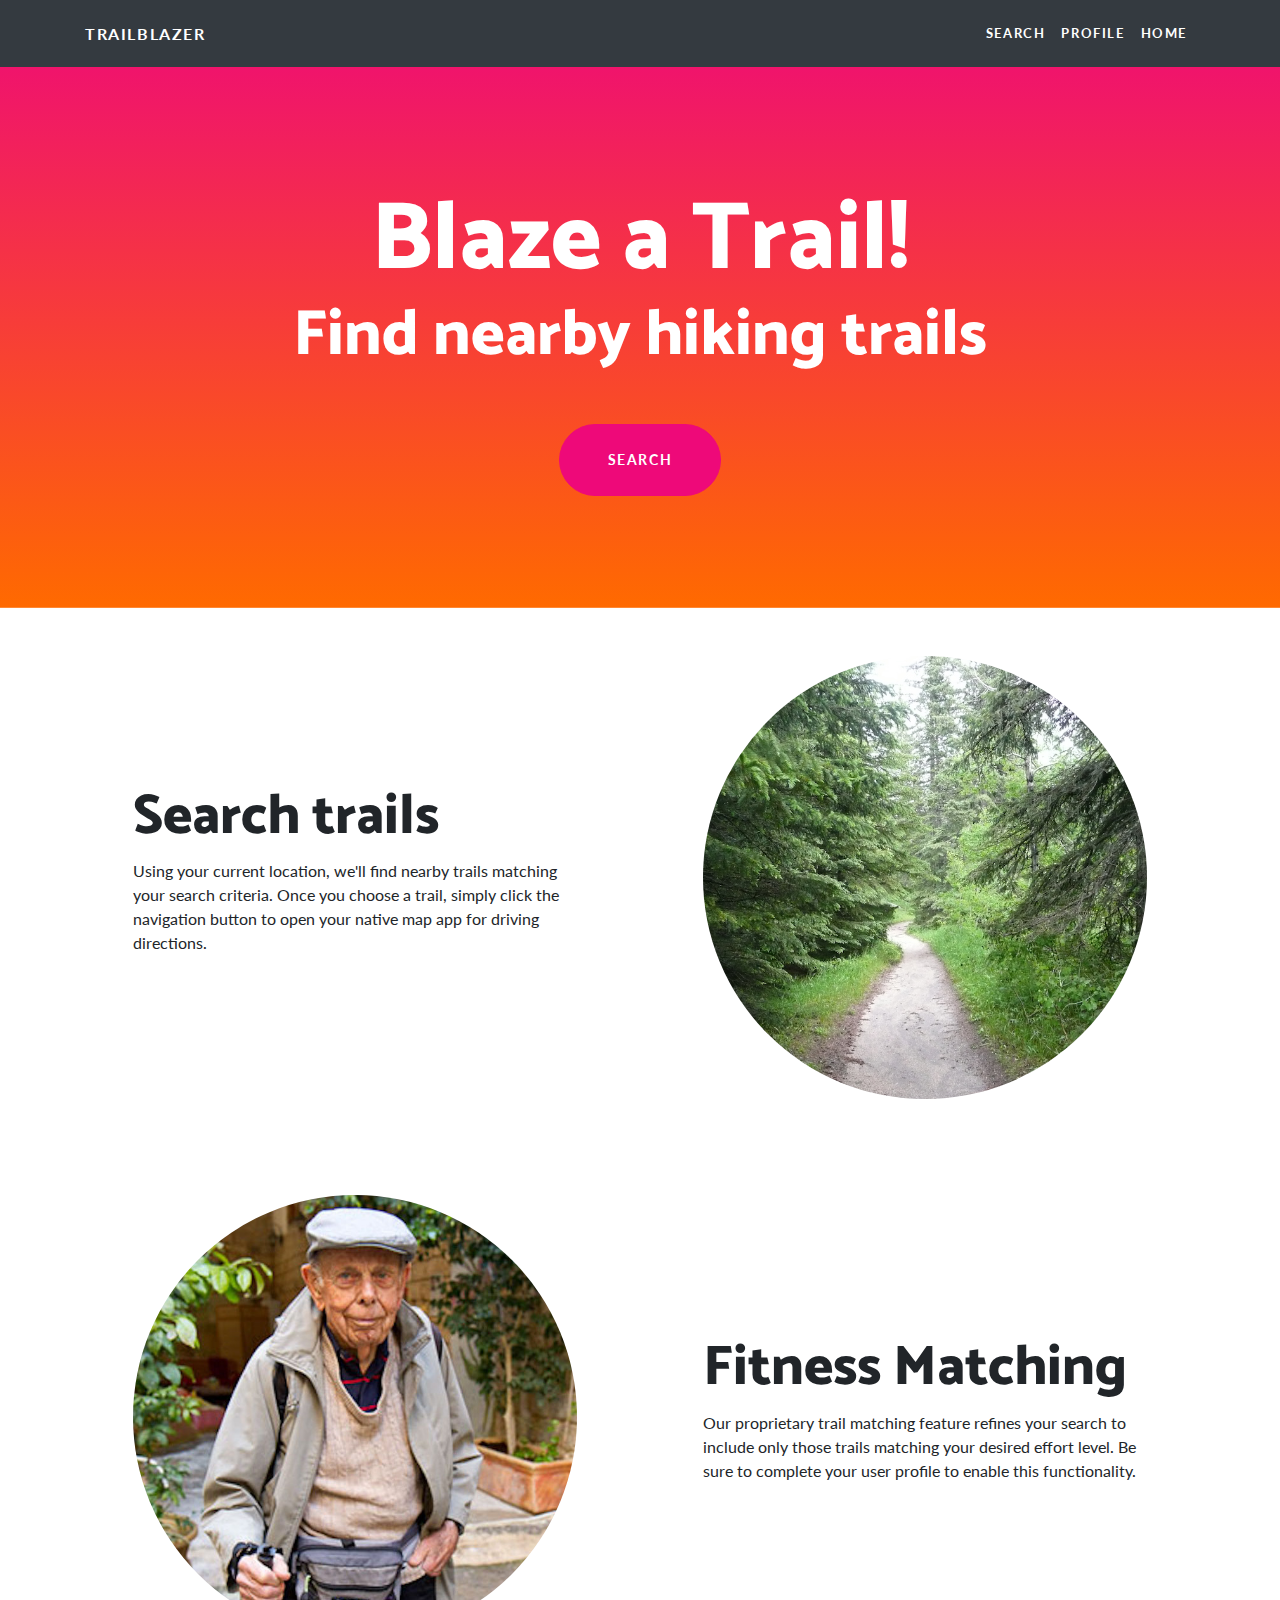
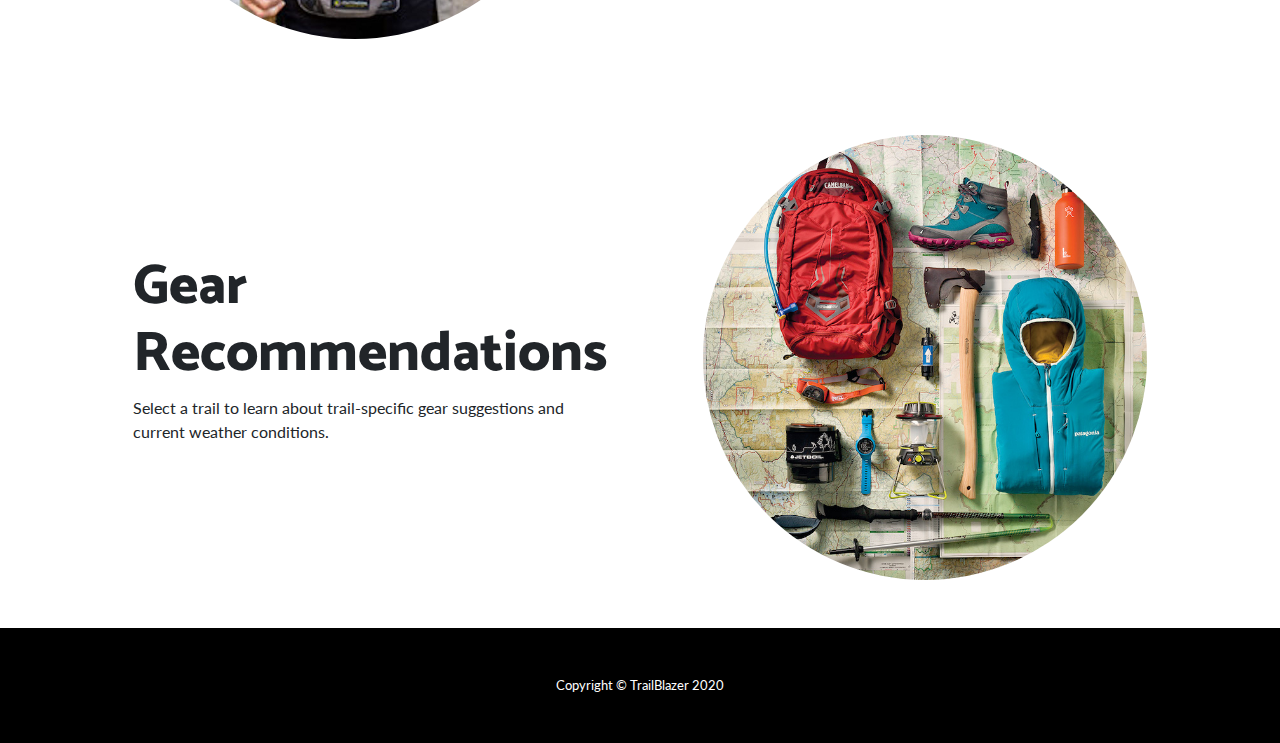
==== index.html @ bbada5c6 "added bootstrap studio files home, search, profile, css, etc." ====
<!DOCTYPE html>
<html>

<head>
    <meta charset="utf-8">
    <meta name="viewport" content="width=device-width, initial-scale=1.0, shrink-to-fit=no">
    <title>Home - Brand</title>
    <link rel="stylesheet" href="assets/bootstrap/css/bootstrap.min.css">
    <link rel="stylesheet" href="https://fonts.googleapis.com/css?family=Catamaran:100,200,300,400,500,600,700,800,900">
    <link rel="stylesheet" href="https://fonts.googleapis.com/css?family=Lato:100,100i,300,300i,400,400i,700,700i,900,900i">
    <link rel="stylesheet" href="assets/css/Features-Boxed.css">
    <link rel="stylesheet" href="assets/css/Profile-Edit-Form-1.css">
    <link rel="stylesheet" href="assets/css/Profile-Edit-Form.css">
    <link rel="stylesheet" href="assets/css/untitled.css">
</head>

<body>
    <nav class="navbar navbar-dark navbar-expand-lg fixed-top bg-dark navbar-custom">
        <div class="container"><a class="navbar-brand" href="#">TrailBlazer</a><button data-toggle="collapse" class="navbar-toggler" data-target="#navbarResponsive"><span class="navbar-toggler-icon"></span></button>
            <div class="collapse navbar-collapse" id="navbarResponsive">
                <ul class="nav navbar-nav ml-auto">
                    <li class="nav-item"><a class="nav-link" href="search.html">Search</a></li>
                    <li class="nav-item"><a class="nav-link active" href="profile.html">Profile</a></li>
                    <li class="nav-item"><a class="nav-link" href="#">Home</a></li>
                </ul>
            </div>
        </div>
    </nav>
    <nav class="navbar navbar-dark navbar-expand-lg fixed-top bg-dark navbar-custom">
        <div class="container"><a class="navbar-brand" href="#">TrailBlazer</a><button data-toggle="collapse" class="navbar-toggler" data-target="#navbarResponsive-1"><span class="navbar-toggler-icon"></span></button>
            <div class="collapse navbar-collapse" id="navbarResponsive-1">
                <ul class="nav navbar-nav ml-auto">
                    <li class="nav-item"><a class="nav-link active" href="search.html">Search</a></li>
                    <li class="nav-item"><a class="nav-link active" href="profile.html">Profile</a></li>
                    <li class="nav-item"><a class="nav-link active" href="index.html">Home</a></li>
                </ul>
            </div>
        </div>
    </nav>
    <header class="masthead text-center text-white">
        <div class="masthead-content">
            <div class="container">
                <h1 class="masthead-heading mb-0">Blaze a Trail!</h1>
                <h2 class="masthead-subheading mb-0">Find nearby hiking trails</h2><a class="btn btn-primary btn-xl rounded-pill mt-5" role="button" href="search.html">Search</a></div>
        </div>
    </header>
    <section>
        <div class="container">
            <div class="row align-items-center">
                <div class="col-lg-6 order-lg-2">
                    <div class="p-5"><img class="rounded-circle img-fluid" src="assets/img/trail.jpg" style="padding: 0;height: 325;width: 325 !important;"></div>
                </div>
                <div class="col-lg-6 order-lg-1">
                    <div class="p-5">
                        <h2 class="display-4">Search trails</h2>
                        <p>Using your current location, we'll find nearby trails matching your search criteria. Once you choose a trail, simply click the navigation button to open your native map app for driving directions.</p>
                    </div>
                </div>
            </div>
        </div>
    </section>
    <section>
        <div class="container">
            <div class="row align-items-center">
                <div class="col-lg-6 order-lg-1">
                    <div class="p-5"><img class="rounded-circle img-fluid" src="assets/img/oldHiker.jpg"></div>
                </div>
                <div class="col-lg-6 order-lg-2">
                    <div class="p-5">
                        <h2 class="display-4">Fitness Matching</h2>
                        <p>Our proprietary trail matching feature refines your search to include only&nbsp;those trails matching your desired effort level. Be sure to complete your user profile to enable this functionality.</p>
                    </div>
                </div>
            </div>
        </div>
    </section>
    <section>
        <div class="container">
            <div class="row align-items-center">
                <div class="col-lg-6 order-lg-2">
                    <div class="p-5"><img class="rounded-circle img-fluid" src="assets/img/gear.jpg"></div>
                </div>
                <div class="col-lg-6 order-lg-1">
                    <div class="p-5">
                        <h2 class="display-4">Gear Recommendations</h2>
                        <p>Select a trail to learn about trail-specific gear suggestions and current weather conditions.</p>
                    </div>
                </div>
            </div>
        </div>
    </section>
    <footer class="py-5 bg-black">
        <div class="container">
            <p class="text-center text-white m-0 small">Copyright&nbsp;© TrailBlazer 2020</p>
        </div>
    </footer>
    <script src="assets/js/jquery.min.js"></script>
    <script src="assets/bootstrap/js/bootstrap.min.js"></script>
    <script src="assets/js/Profile-Edit-Form.js"></script>
</body>

</html>
---- assets/css/Features-Boxed.css ----
.features-boxed {
  color: #313437;
  background-color: #eef4f7;
}

.features-boxed p {
  color: #7d8285;
}

.features-boxed h2 {
  font-weight: bold;
  margin-bottom: 40px;
  padding-top: 40px;
  color: inherit;
}

@media (max-width:767px) {
  .features-boxed h2 {
    margin-bottom: 25px;
    padding-top: 25px;
    font-size: 24px;
  }
}

.features-boxed .intro {
  font-size: 16px;
  max-width: 500px;
  margin: 0 auto;
}

.features-boxed .intro p {
  margin-bottom: 0;
}

.features-boxed .features {
  padding: 50px 0;
}

.features-boxed .item {
  text-align: center;
}

.features-boxed .item .box {
  text-align: center;
  padding: 30px;
  background-color: #fff;
  margin-bottom: 30px;
}

.features-boxed .item .icon {
  font-size: 60px;
  color: #1485ee;
  margin-top: 20px;
  margin-bottom: 35px;
}

.features-boxed .item .name {
  font-weight: bold;
  font-size: 18px;
  margin-bottom: 8px;
  margin-top: 0;
  color: inherit;
}

.features-boxed .item .description {
  font-size: 15px;
  margin-top: 15px;
  margin-bottom: 20px;
}

header.masthead {
  position: relative;
  overflow: hidden;
  padding-top: calc(7rem + 72px);
  padding-bottom: 7rem;
  background: linear-gradient(0deg,#ff6a00,#ee0979);
  background-repeat: no-repeat;
  background-position: 50%;
  background-attachment: scroll;
  background-size: cover;
}
---- assets/css/Profile-Edit-Form-1.css ----
div.avatar > img {
  border-radius: 50%;
}

div.container.profile {
  padding: 10px 20px;
}

.center {
  text-align: center;
}

.no-marging {
  margin: 0 !important;
}

.relative {
  position: relative;
}

.absolue {
  position: absolute;
}

div.profile-row {
  margin-top: 55px;
}

.absolue.center {
  left: 50%;
  top: 50%;
  transform: translate(-50%, 0%);
}

div.alert {
  width: 40%;
}

.alert-col {
}

.alert-col > .alert {
  padding: 10px;
  border-radius: 0;
  transition: all 0.5s ease;
  opacity: 0;
}

.alert-col > .alert.display {
  opacity: 1;
}

hr {
  height: 2px;
}

.content-right > * {
  float: right;
}

.form-btn {
  min-width: 100px;
  margin: 0 5px;
  max-width: 200px;
}

img.avart-img {
  max-width: 200px;
}

div.avatar-bg {
  background: url(https://www.gravatar.com/avatar/1234566?size=200&d=mm);
  background-position: 50% 50%;
  height: 200px;
  width: 200px;
  background-size: cover;
  border-radius: 50%;
  margin-left: calc(50% - 100px);
}

div.avatar {
}
---- assets/css/Profile-Edit-Form.css ----
div.container.profile {
  padding: 50px 20px;
}

.center {
  text-align: center;
}

.relative {
  position: relative;
}

.absolue {
  position: absolute;
}

div.profile-row {
  margin-top: 55px;
}

.absolue.center {
  left: 50%;
  top: 50%;
  transform: translate(-50%, 0%);
}

div.alert {
  width: 40%;
}

.alert-col > .alert {
  padding: 10px;
  border-radius: 0;
  transition: all 0.5s ease;
  opacity: 0;
}

hr {
  height: 2px;
}

.content-right > * {
  float: right;
}

.form-btn {
  min-width: 100px;
  margin: 0 5px;
  max-width: 200px;
}

div.avatar-bg {
  background: url(https://www.gravatar.com/avatar/1234566?size=200&d=mm);
  background-position: 50% 50%;
  height: 200px;
  width: 200px;
  background-size: cover;
  border-radius: 50%;
  margin-left: calc(50% - 100px);
}
---- assets/css/untitled.css ----
.rounded-circle.img-fluid {
}

.btn:not(:disabled):not(.disabled) {
}
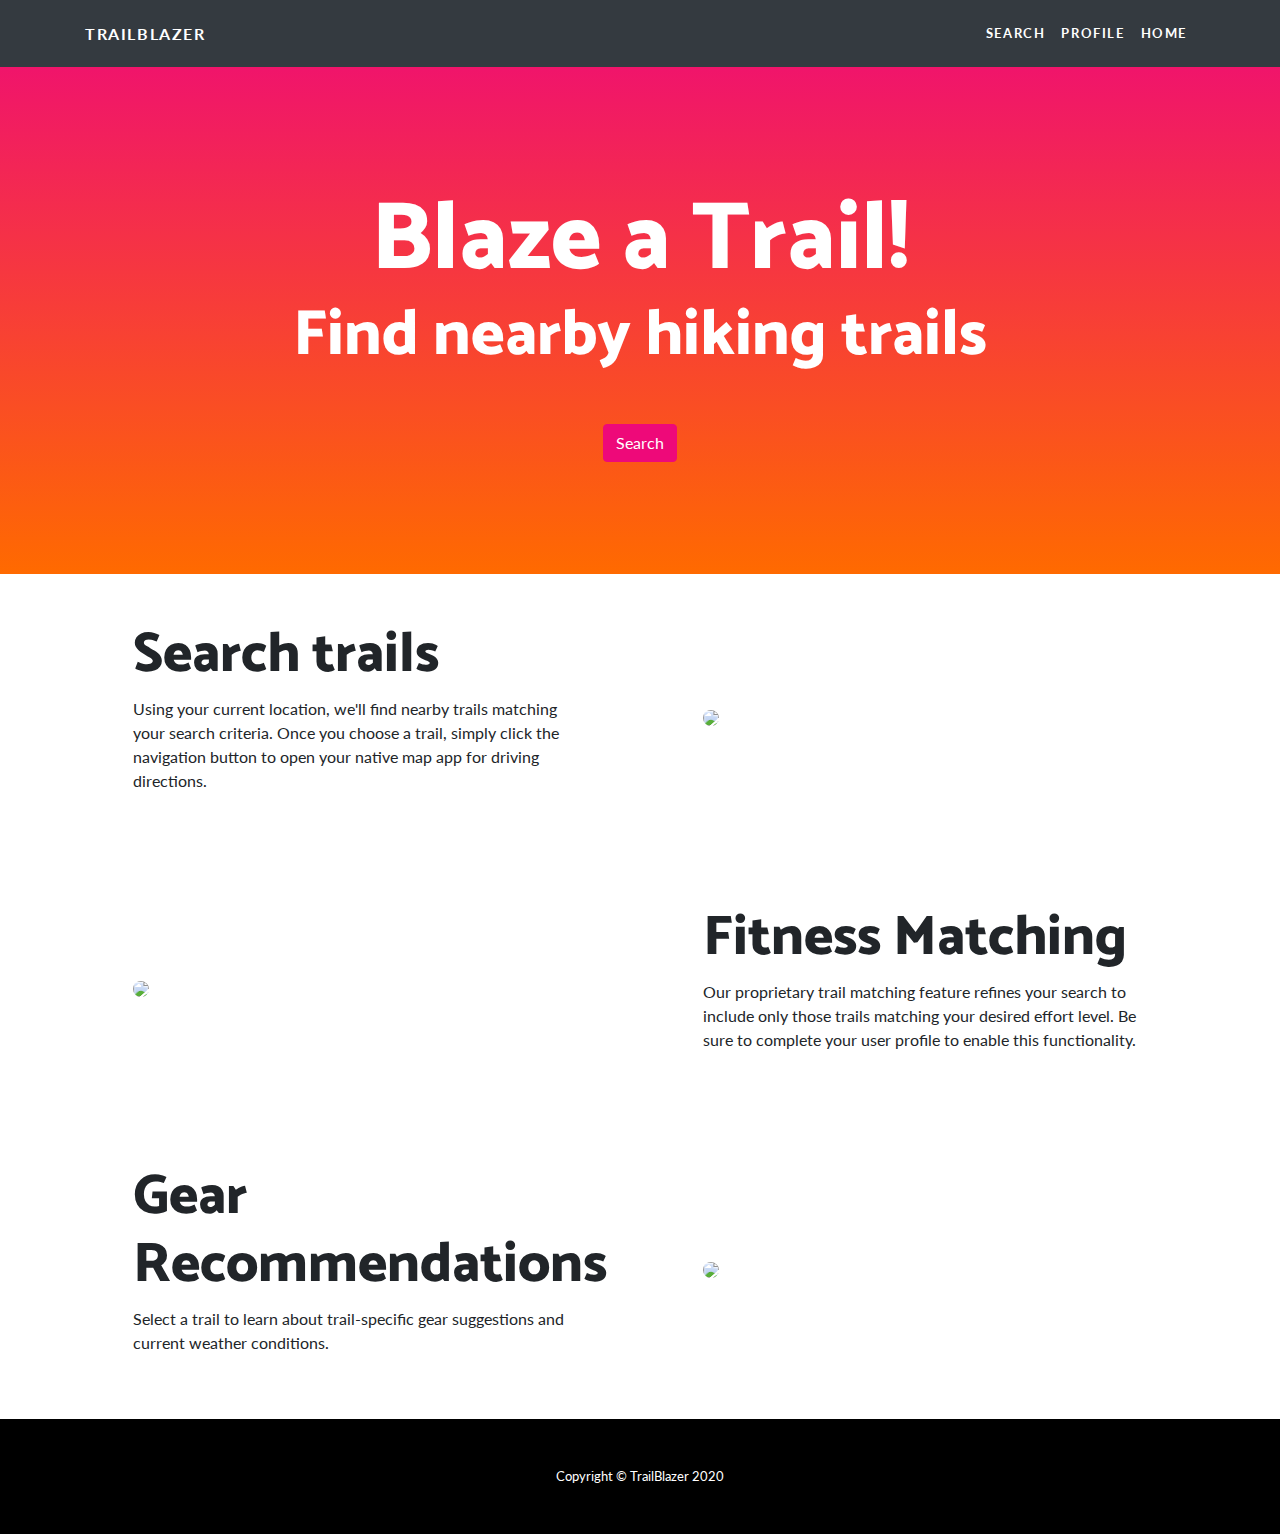
==== commit 7f0ffcde: "Obtain lat/long coordinates when a search is made" ====
--- a/index.html
+++ b/index.html
@@ -1,102 +1,200 @@
 <!DOCTYPE html>
 <html>
+  <head>
+    <meta charset="utf-8" />
+    <meta
+      name="viewport"
+      content="width=device-width, initial-scale=1.0, shrink-to-fit=no"
+    />
+    <title>Home - Brand</title>
+    <link rel="stylesheet" href="assets/bootstrap/css/bootstrap.min.css" />
+    <link
+      rel="stylesheet"
+      href="https://fonts.googleapis.com/css?family=Catamaran:100,200,300,400,500,600,700,800,900"
+    />
+    <link
+      rel="stylesheet"
+      href="https://fonts.googleapis.com/css?family=Lato:100,100i,300,300i,400,400i,700,700i,900,900i"
+    />
+    <link
+      rel="stylesheet"
+      href="https://fonts.googleapis.com/css?family=Bitter:400,700"
+    />
+    <link
+      rel="stylesheet"
+      href="https://fonts.googleapis.com/css?family=Source+Sans+Pro:300,400,700"
+    />
+    <link rel="stylesheet" href="assets/fonts/fontawesome-all.min.css" />
+    <link rel="stylesheet" href="assets/fonts/font-awesome.min.css" />
+    <link rel="stylesheet" href="assets/fonts/material-icons.min.css" />
+    <link rel="stylesheet" href="assets/fonts/fontawesome5-overrides.min.css" />
+    <link rel="stylesheet" href="assets/css/Features-Boxed.css" />
+    <link rel="stylesheet" href="assets/css/Footer-Clean.css" />
+    <link rel="stylesheet" href="assets/css/Profile-Edit-Form-1.css" />
+    <link rel="stylesheet" href="assets/css/Profile-Edit-Form.css" />
+    <script src="https://api.mapbox.com/mapbox-gl-js/v1.12.0/mapbox-gl.js"></script>
+    <link
+      href="https://api.mapbox.com/mapbox-gl-js/v1.12.0/mapbox-gl.css"
+      rel="stylesheet"
+    />
+    <script src="https://api.mapbox.com/mapbox-gl-js/plugins/mapbox-gl-geocoder/v4.5.1/mapbox-gl-geocoder.min.js"></script>
+    <link
+      rel="stylesheet"
+      href="https://api.mapbox.com/mapbox-gl-js/plugins/mapbox-gl-geocoder/v4.5.1/mapbox-gl-geocoder.css"
+      type="text/css"
+    />
+  </head>
 
-<head>
-    <meta charset="utf-8">
-    <meta name="viewport" content="width=device-width, initial-scale=1.0, shrink-to-fit=no">
-    <title>Home - Brand</title>
-    <link rel="stylesheet" href="assets/bootstrap/css/bootstrap.min.css">
-    <link rel="stylesheet" href="https://fonts.googleapis.com/css?family=Catamaran:100,200,300,400,500,600,700,800,900">
-    <link rel="stylesheet" href="https://fonts.googleapis.com/css?family=Lato:100,100i,300,300i,400,400i,700,700i,900,900i">
-    <link rel="stylesheet" href="assets/css/Features-Boxed.css">
-    <link rel="stylesheet" href="assets/css/Profile-Edit-Form-1.css">
-    <link rel="stylesheet" href="assets/css/Profile-Edit-Form.css">
-    <link rel="stylesheet" href="assets/css/untitled.css">
-</head>
-
-<body>
-    <nav class="navbar navbar-dark navbar-expand-lg fixed-top bg-dark navbar-custom">
-        <div class="container"><a class="navbar-brand" href="#">TrailBlazer</a><button data-toggle="collapse" class="navbar-toggler" data-target="#navbarResponsive"><span class="navbar-toggler-icon"></span></button>
-            <div class="collapse navbar-collapse" id="navbarResponsive">
-                <ul class="nav navbar-nav ml-auto">
-                    <li class="nav-item"><a class="nav-link" href="search.html">Search</a></li>
-                    <li class="nav-item"><a class="nav-link active" href="profile.html">Profile</a></li>
-                    <li class="nav-item"><a class="nav-link" href="#">Home</a></li>
-                </ul>
-            </div>
-        </div>
+  <body>
+    <nav
+      class="navbar navbar-dark navbar-expand-lg fixed-top bg-dark navbar-custom"
+    >
+      <div class="container">
+        <a class="navbar-brand" href="index.html">TrailBlazer</a
+        ><button
+          data-toggle="collapse"
+          class="navbar-toggler"
+          data-target="#navbarResponsive"
+        >
+          <span class="navbar-toggler-icon"></span>
+        </button>
+        <div class="collapse navbar-collapse" id="navbarResponsive">
+          <ul class="nav navbar-nav ml-auto">
+            <li class="nav-item">
+              <a class="nav-link" href="search.html">Search</a>
+            </li>
+            <li class="nav-item">
+              <a class="nav-link active" href="profile.html">Profile</a>
+            </li>
+            <li class="nav-item"><a class="nav-link" href="#">Home</a></li>
+          </ul>
+        </div>
+      </div>
     </nav>
-    <nav class="navbar navbar-dark navbar-expand-lg fixed-top bg-dark navbar-custom">
-        <div class="container"><a class="navbar-brand" href="#">TrailBlazer</a><button data-toggle="collapse" class="navbar-toggler" data-target="#navbarResponsive-1"><span class="navbar-toggler-icon"></span></button>
-            <div class="collapse navbar-collapse" id="navbarResponsive-1">
-                <ul class="nav navbar-nav ml-auto">
-                    <li class="nav-item"><a class="nav-link active" href="search.html">Search</a></li>
-                    <li class="nav-item"><a class="nav-link active" href="profile.html">Profile</a></li>
-                    <li class="nav-item"><a class="nav-link active" href="index.html">Home</a></li>
-                </ul>
-            </div>
-        </div>
+    <nav
+      class="navbar navbar-dark navbar-expand-lg fixed-top bg-dark navbar-custom"
+      id="navbar"
+    >
+      <div class="container">
+        <a class="navbar-brand" href="#">TrailBlazer</a
+        ><button
+          data-toggle="collapse"
+          class="navbar-toggler"
+          data-target="#navbarResponsive-1"
+        >
+          <span class="navbar-toggler-icon"></span>
+        </button>
+        <div class="collapse navbar-collapse" id="navbarResponsive-1">
+          <ul class="nav navbar-nav ml-auto">
+            <li class="nav-item">
+              <a class="nav-link active" href="search.html">Search</a>
+            </li>
+            <li class="nav-item">
+              <a class="nav-link active" href="profile.html">Profile</a>
+            </li>
+            <li class="nav-item">
+              <a class="nav-link active" href="index.html">Home</a>
+            </li>
+          </ul>
+        </div>
+      </div>
     </nav>
     <header class="masthead text-center text-white">
-        <div class="masthead-content">
-            <div class="container">
-                <h1 class="masthead-heading mb-0">Blaze a Trail!</h1>
-                <h2 class="masthead-subheading mb-0">Find nearby hiking trails</h2><a class="btn btn-primary btn-xl rounded-pill mt-5" role="button" href="search.html">Search</a></div>
-        </div>
+      <div class="masthead-content">
+        <div class="container">
+          <h1 class="masthead-heading mb-0">Blaze a Trail!</h1>
+          <h2 class="masthead-subheading mb-0">Find nearby hiking trails</h2>
+          <div class="d-flex justify-content-center mt-5">
+            <div id="geocoder" class="geocoder"></div>
+            <button class="btn btn-primary" id="search-btn">Search</button>
+          </div>
+          <script src="assets/js/geocoder.js"></script>
+        </div>
+      </div>
     </header>
     <section>
-        <div class="container">
-            <div class="row align-items-center">
-                <div class="col-lg-6 order-lg-2">
-                    <div class="p-5"><img class="rounded-circle img-fluid" src="assets/img/trail.jpg" style="padding: 0;height: 325;width: 325 !important;"></div>
-                </div>
-                <div class="col-lg-6 order-lg-1">
-                    <div class="p-5">
-                        <h2 class="display-4">Search trails</h2>
-                        <p>Using your current location, we'll find nearby trails matching your search criteria. Once you choose a trail, simply click the navigation button to open your native map app for driving directions.</p>
-                    </div>
-                </div>
-            </div>
-        </div>
+      <div class="container">
+        <div class="row align-items-center">
+          <div class="col-lg-6 order-lg-2">
+            <div class="p-5">
+              <img
+                class="rounded-circle img-fluid"
+                src="assets/img/P1020634%20copy.jpg"
+                style="padding: 0; height: 325; width: 325 !important"
+              />
+            </div>
+          </div>
+          <div class="col-lg-6 order-lg-1">
+            <div class="p-5">
+              <h2 class="display-4">Search trails</h2>
+              <p>
+                Using your current location, we'll find nearby trails matching
+                your search criteria. Once you choose a trail, simply click the
+                navigation button to open your native map app for driving
+                directions.
+              </p>
+            </div>
+          </div>
+        </div>
+      </div>
     </section>
     <section>
-        <div class="container">
-            <div class="row align-items-center">
-                <div class="col-lg-6 order-lg-1">
-                    <div class="p-5"><img class="rounded-circle img-fluid" src="assets/img/oldHiker.jpg"></div>
-                </div>
-                <div class="col-lg-6 order-lg-2">
-                    <div class="p-5">
-                        <h2 class="display-4">Fitness Matching</h2>
-                        <p>Our proprietary trail matching feature refines your search to include only&nbsp;those trails matching your desired effort level. Be sure to complete your user profile to enable this functionality.</p>
-                    </div>
-                </div>
-            </div>
-        </div>
+      <div class="container">
+        <div class="row align-items-center">
+          <div class="col-lg-6 order-lg-1">
+            <div class="p-5">
+              <img
+                class="rounded-circle img-fluid"
+                src="assets/img/merrill.jpg"
+              />
+            </div>
+          </div>
+          <div class="col-lg-6 order-lg-2">
+            <div class="p-5">
+              <h2 class="display-4">Fitness Matching</h2>
+              <p>
+                Our proprietary trail matching feature refines your search to
+                include only&nbsp;those trails matching your desired effort
+                level. Be sure to complete your user profile to enable this
+                functionality.
+              </p>
+            </div>
+          </div>
+        </div>
+      </div>
     </section>
     <section>
-        <div class="container">
-            <div class="row align-items-center">
-                <div class="col-lg-6 order-lg-2">
-                    <div class="p-5"><img class="rounded-circle img-fluid" src="assets/img/gear.jpg"></div>
-                </div>
-                <div class="col-lg-6 order-lg-1">
-                    <div class="p-5">
-                        <h2 class="display-4">Gear Recommendations</h2>
-                        <p>Select a trail to learn about trail-specific gear suggestions and current weather conditions.</p>
-                    </div>
-                </div>
-            </div>
-        </div>
+      <div class="container">
+        <div class="row align-items-center">
+          <div class="col-lg-6 order-lg-2">
+            <div class="p-5">
+              <img
+                class="rounded-circle img-fluid"
+                src="assets/img/1014_hikesgear_kburdg_oneuseonly.jpg"
+              />
+            </div>
+          </div>
+          <div class="col-lg-6 order-lg-1">
+            <div class="p-5">
+              <h2 class="display-4">Gear Recommendations</h2>
+              <p>
+                Select a trail to learn about trail-specific gear suggestions
+                and current weather conditions.
+              </p>
+            </div>
+          </div>
+        </div>
+      </div>
     </section>
     <footer class="py-5 bg-black">
-        <div class="container">
-            <p class="text-center text-white m-0 small">Copyright&nbsp;© TrailBlazer 2020</p>
-        </div>
+      <div class="container">
+        <p class="text-center text-white m-0 small">
+          Copyright&nbsp;© TrailBlazer 2020
+        </p>
+      </div>
     </footer>
     <script src="assets/js/jquery.min.js"></script>
     <script src="assets/bootstrap/js/bootstrap.min.js"></script>
     <script src="assets/js/Profile-Edit-Form.js"></script>
-</body>
-
-</html>+  </body>
+</html>
--- a/assets/css/Features-Boxed.css
+++ b/assets/css/Features-Boxed.css
@@ -70,7 +70,7 @@
 
 header.masthead {
   position: relative;
-  overflow: hidden;
+  overflow: visible;
   padding-top: calc(7rem + 72px);
   padding-bottom: 7rem;
   background: linear-gradient(0deg,#ff6a00,#ee0979);
@@ -80,3 +80,9 @@
   background-size: cover;
 }
 
+.divider{
+  width:5px;
+  height:auto;
+  display:inline-block;
+}
+
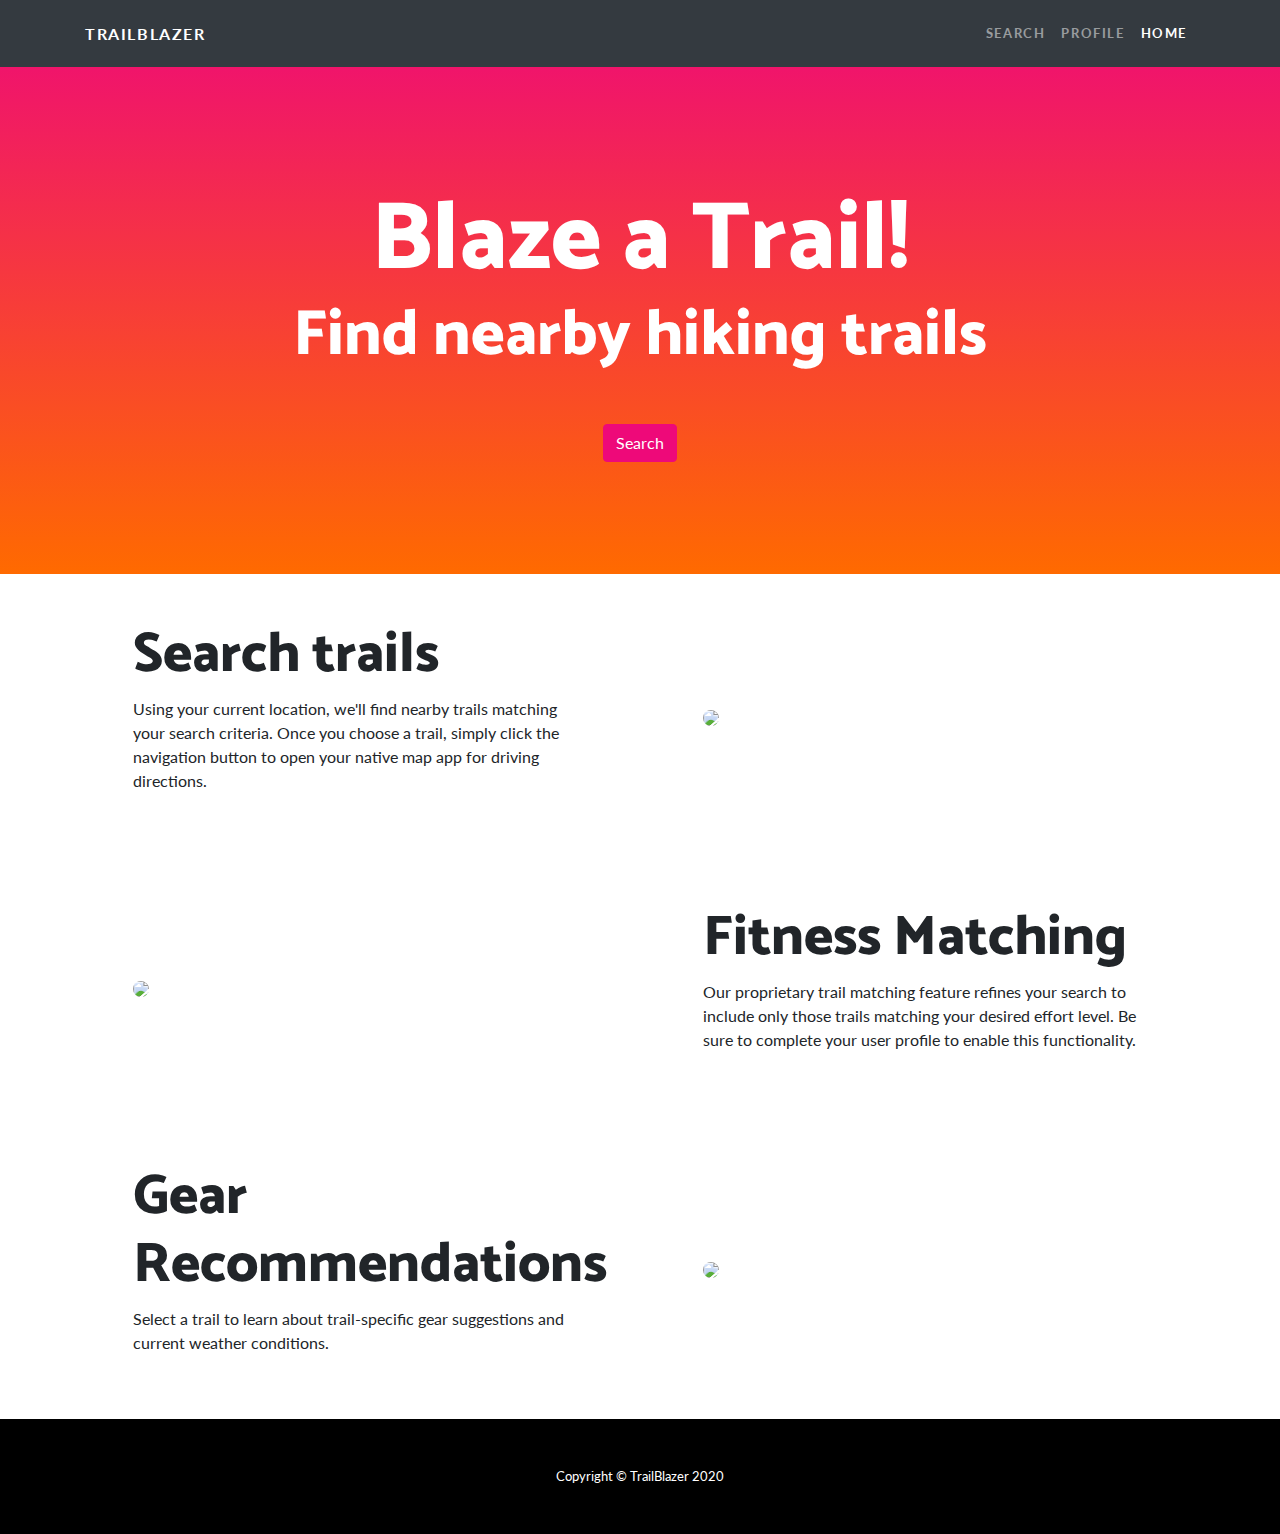
==== commit 199fa9fc: "Merge branch 'main' of https://github.com/Ashley-Owens/TrailBlazer into ashley" ====
--- a/index.html
+++ b/index.html
@@ -50,32 +50,6 @@
       class="navbar navbar-dark navbar-expand-lg fixed-top bg-dark navbar-custom"
     >
       <div class="container">
-        <a class="navbar-brand" href="index.html">TrailBlazer</a
-        ><button
-          data-toggle="collapse"
-          class="navbar-toggler"
-          data-target="#navbarResponsive"
-        >
-          <span class="navbar-toggler-icon"></span>
-        </button>
-        <div class="collapse navbar-collapse" id="navbarResponsive">
-          <ul class="nav navbar-nav ml-auto">
-            <li class="nav-item">
-              <a class="nav-link" href="search.html">Search</a>
-            </li>
-            <li class="nav-item">
-              <a class="nav-link active" href="profile.html">Profile</a>
-            </li>
-            <li class="nav-item"><a class="nav-link" href="#">Home</a></li>
-          </ul>
-        </div>
-      </div>
-    </nav>
-    <nav
-      class="navbar navbar-dark navbar-expand-lg fixed-top bg-dark navbar-custom"
-      id="navbar"
-    >
-      <div class="container">
         <a class="navbar-brand" href="#">TrailBlazer</a
         ><button
           data-toggle="collapse"
@@ -87,10 +61,10 @@
         <div class="collapse navbar-collapse" id="navbarResponsive-1">
           <ul class="nav navbar-nav ml-auto">
             <li class="nav-item">
-              <a class="nav-link active" href="search.html">Search</a>
+              <a class="nav-link" href="search.html">Search</a>
             </li>
             <li class="nav-item">
-              <a class="nav-link active" href="profile.html">Profile</a>
+              <a class="nav-link" href="profile.html">Profile</a>
             </li>
             <li class="nav-item">
               <a class="nav-link active" href="index.html">Home</a>
